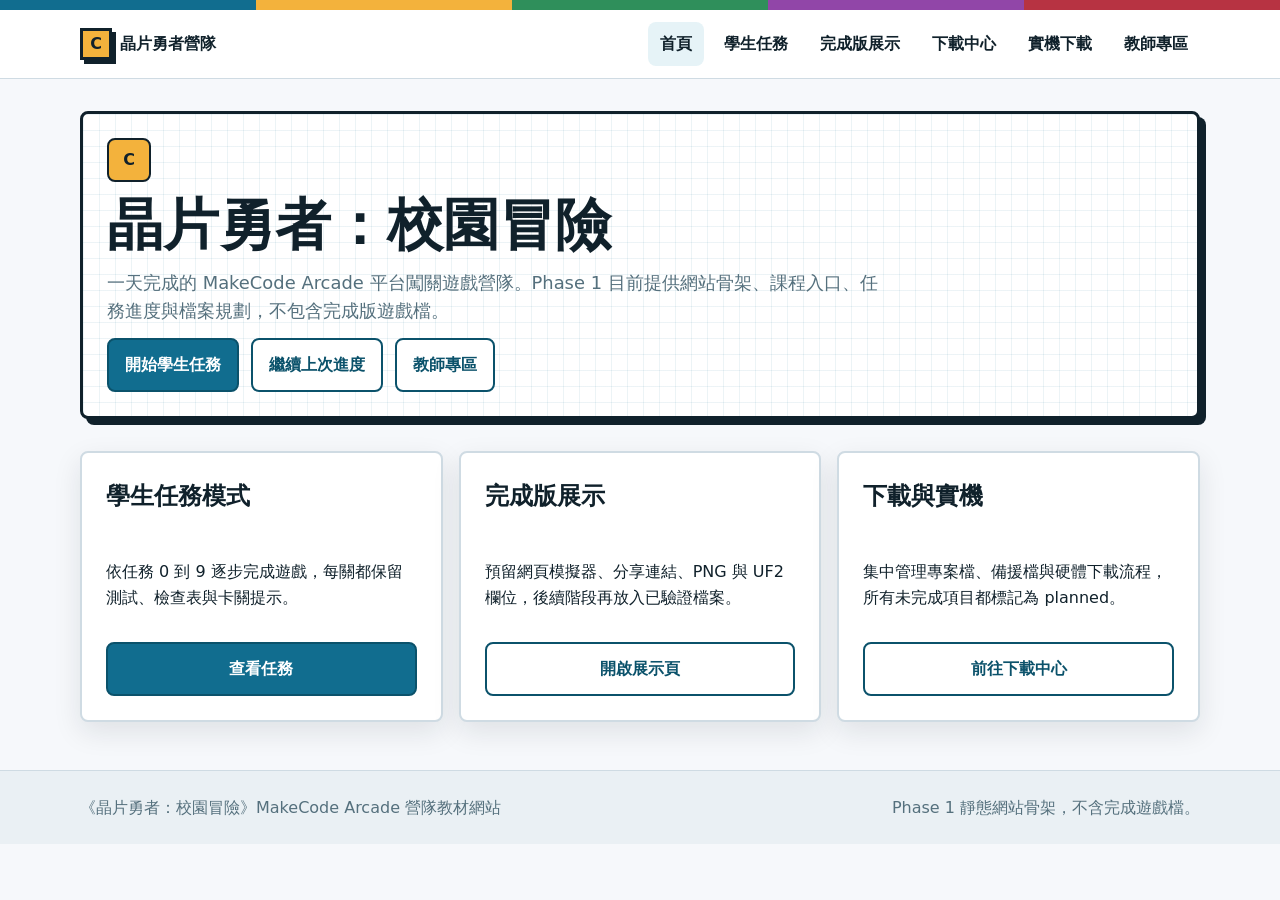
==== index.html @ 714c5dd1 "Build Arcade camp teaching site through Mission 3" ====
<!doctype html>
<html lang="zh-Hant">
  <head>
    <meta charset="utf-8">
    <meta name="viewport" content="width=device-width, initial-scale=1">
    <title>晶片勇者：校園冒險｜MakeCode Arcade營隊</title>
    <link rel="stylesheet" href="css/base.css">
    <link rel="stylesheet" href="css/layout.css">
    <link rel="stylesheet" href="css/components.css">
    <link rel="stylesheet" href="css/pixel-theme.css">
    <link rel="stylesheet" href="css/print.css">
    <script src="js/app.js" defer></script>
  </head>
  <body>
    <a class="skip-link" href="#main">跳到主要內容</a>
    <header class="site-header" data-site-header></header>
    <main class="page" id="main">
      <section class="page-header hero-panel">
        <span class="icon-tile" aria-hidden="true">C</span>
        <h1 class="page-title">晶片勇者：校園冒險</h1>
        <p class="page-lede">一天完成的 MakeCode Arcade 平台闖關遊戲營隊。Phase 1 目前提供網站骨架、課程入口、任務進度與檔案規劃，不包含完成版遊戲檔。</p>
        <div class="actions">
          <a class="btn" href="student.html">開始學生任務</a>
          <a class="btn secondary" data-continue-link href="lesson.html?lesson=0">繼續上次進度</a>
          <a class="btn secondary" href="teacher.html">教師專區</a>
        </div>
      </section>

      <section class="section grid three" aria-label="主要入口">
        <article class="card"><div class="card-body stack"><h2>學生任務模式</h2><p>依任務 0 到 9 逐步完成遊戲，每關都保留測試、檢查表與卡關提示。</p><a class="btn" href="student.html">查看任務</a></div></article>
        <article class="card"><div class="card-body stack"><h2>完成版展示</h2><p>預留網頁模擬器、分享連結、PNG 與 UF2 欄位，後續階段再放入已驗證檔案。</p><a class="btn secondary" href="playground.html">開啟展示頁</a></div></article>
        <article class="card"><div class="card-body stack"><h2>下載與實機</h2><p>集中管理專案檔、備援檔與硬體下載流程，所有未完成項目都標記為 planned。</p><a class="btn secondary" href="downloads.html">前往下載中心</a></div></article>
      </section>
    </main>
    <footer class="site-footer" data-site-footer></footer>
  </body>
</html>
---- css/base.css ----
:root {
  --color-ink: #10212b;
  --color-muted: #55707d;
  --color-bg: #f6f8fb;
  --color-surface: #ffffff;
  --color-line: #cfdbe3;
  --color-primary: #116d8f;
  --color-primary-dark: #0b526b;
  --color-accent: #f3b23c;
  --color-good: #2f8f5b;
  --color-warn: #b35f00;
  --color-danger: #b73342;
  --shadow-soft: 0 10px 28px rgba(16, 33, 43, 0.1);
  --radius: 8px;
  --space-1: 0.25rem;
  --space-2: 0.5rem;
  --space-3: 0.75rem;
  --space-4: 1rem;
  --space-5: 1.5rem;
  --space-6: 2rem;
  --space-7: 3rem;
  --font-ui: "Noto Sans TC", "Microsoft JhengHei", system-ui, sans-serif;
}

* {
  box-sizing: border-box;
}

html {
  min-width: 320px;
  color: var(--color-ink);
  background: var(--color-bg);
  font-family: var(--font-ui);
  line-height: 1.6;
}

body {
  margin: 0;
}

a {
  color: var(--color-primary);
  text-decoration-thickness: 0.08em;
  text-underline-offset: 0.18em;
}

img {
  max-width: 100%;
  height: auto;
}

button,
input,
select {
  font: inherit;
}

:focus-visible {
  outline: 3px solid var(--color-accent);
  outline-offset: 3px;
}

.skip-link {
  position: absolute;
  top: -48px;
  left: var(--space-4);
  z-index: 20;
  padding: var(--space-2) var(--space-3);
  background: var(--color-ink);
  color: #fff;
}

.skip-link:focus {
  top: var(--space-4);
}
---- css/layout.css ----
.site-header {
  position: sticky;
  top: 0;
  z-index: 10;
  border-bottom: 1px solid var(--color-line);
  background: rgba(255, 255, 255, 0.96);
}

.nav-wrap,
.page,
.footer-inner {
  width: min(1120px, calc(100% - 32px));
  margin: 0 auto;
}

.nav-wrap {
  display: flex;
  align-items: center;
  justify-content: space-between;
  gap: var(--space-4);
  padding: var(--space-3) 0;
}

.brand {
  display: inline-flex;
  align-items: center;
  gap: var(--space-2);
  min-height: 44px;
  color: var(--color-ink);
  font-weight: 800;
  text-decoration: none;
}

.brand-mark {
  display: grid;
  width: 32px;
  height: 32px;
  place-items: center;
  border: 3px solid var(--color-ink);
  background: var(--color-accent);
  box-shadow: 4px 4px 0 var(--color-ink);
}

.nav-toggle {
  display: none;
}

.nav-list {
  display: flex;
  align-items: center;
  gap: var(--space-2);
  margin: 0;
  padding: 0;
  list-style: none;
}

.nav-link {
  display: inline-flex;
  align-items: center;
  min-height: 44px;
  padding: var(--space-2) var(--space-3);
  border-radius: var(--radius);
  color: var(--color-ink);
  font-weight: 700;
  text-decoration: none;
}

.nav-link[aria-current="page"],
.nav-link:hover {
  background: #e6f3f7;
}

.page {
  padding: var(--space-6) 0 var(--space-7);
}

.page-header {
  display: grid;
  gap: var(--space-3);
  margin-bottom: var(--space-6);
}

.page-title {
  margin: 0;
  font-size: clamp(2rem, 5vw, 3.5rem);
  line-height: 1.12;
}

.page-lede {
  max-width: 780px;
  margin: 0;
  color: var(--color-muted);
  font-size: 1.12rem;
}

.grid {
  display: grid;
  gap: var(--space-4);
}

.grid.two {
  grid-template-columns: repeat(2, minmax(0, 1fr));
}

.grid.three {
  grid-template-columns: repeat(3, minmax(0, 1fr));
}

.section {
  margin-top: var(--space-6);
}

.section h2 {
  margin: 0 0 var(--space-3);
}

.site-footer {
  border-top: 1px solid var(--color-line);
  background: #eaf0f4;
}

.footer-inner {
  display: flex;
  justify-content: space-between;
  gap: var(--space-4);
  padding: var(--space-5) 0;
  color: var(--color-muted);
}

@media (max-width: 820px) {
  .nav-wrap {
    align-items: stretch;
    flex-direction: column;
  }

  .nav-toggle {
    display: inline-flex;
    align-items: center;
    justify-content: center;
    min-height: 44px;
    border: 2px solid var(--color-ink);
    border-radius: var(--radius);
    background: var(--color-surface);
    color: var(--color-ink);
    font-weight: 800;
  }

  .nav-list {
    display: none;
    flex-direction: column;
    align-items: stretch;
  }

  .nav-list.is-open {
    display: flex;
  }

  .nav-link {
    justify-content: center;
  }

  .grid.two,
  .grid.three {
    grid-template-columns: 1fr;
  }

  .footer-inner {
    flex-direction: column;
  }
}
---- css/components.css ----
.card {
  border: 2px solid var(--color-line);
  border-radius: var(--radius);
  background: var(--color-surface);
  box-shadow: var(--shadow-soft);
}

.card-body {
  padding: var(--space-5);
}

.stack {
  display: grid;
  gap: var(--space-4);
}

.actions {
  display: flex;
  flex-wrap: wrap;
  gap: var(--space-3);
  align-items: center;
}

.btn {
  display: inline-flex;
  align-items: center;
  justify-content: center;
  min-height: 48px;
  padding: var(--space-3) var(--space-4);
  border: 2px solid var(--color-primary-dark);
  border-radius: var(--radius);
  background: var(--color-primary);
  color: #fff;
  font-weight: 800;
  text-decoration: none;
  cursor: pointer;
}

.btn.secondary {
  background: var(--color-surface);
  color: var(--color-primary-dark);
}

.btn.warning {
  border-color: var(--color-warn);
  background: #fff4df;
  color: #744000;
}

.btn[disabled],
.btn.is-disabled {
  border-color: var(--color-line);
  background: #eef2f5;
  color: var(--color-muted);
  cursor: not-allowed;
}

.badge {
  display: inline-flex;
  align-items: center;
  min-height: 28px;
  padding: 0 var(--space-2);
  border-radius: 999px;
  background: #e6f3f7;
  color: var(--color-primary-dark);
  font-weight: 800;
}

.badge.warn {
  background: #fff4df;
  color: var(--color-warn);
}

.badge.good {
  background: #e4f4eb;
  color: var(--color-good);
}

.mission-card {
  display: grid;
  gap: var(--space-3);
  min-height: 100%;
}

.mission-card h2,
.mission-card h3 {
  margin: 0;
}

.progress-bar {
  overflow: hidden;
  height: 14px;
  border: 2px solid var(--color-ink);
  border-radius: 999px;
  background: #dbe5eb;
}

.progress-bar span {
  display: block;
  height: 100%;
  background: var(--color-good);
}

.info-list {
  display: grid;
  gap: var(--space-2);
  padding-left: 1.2rem;
}

.callout {
  border-left: 6px solid var(--color-accent);
  border-radius: var(--radius);
  background: #fff8e8;
  padding: var(--space-4);
}

.asset-empty {
  display: grid;
  min-height: 220px;
  place-items: center;
  border: 3px dashed var(--color-line);
  border-radius: var(--radius);
  background: #f8fbfd;
  color: var(--color-muted);
  text-align: center;
  padding: var(--space-5);
}

.table-wrap {
  overflow-x: auto;
  border: 2px solid var(--color-line);
  border-radius: var(--radius);
  background: var(--color-surface);
}

table {
  width: 100%;
  border-collapse: collapse;
}

th,
td {
  padding: var(--space-3);
  border-bottom: 1px solid var(--color-line);
  text-align: left;
  vertical-align: top;
}

th {
  background: #eaf0f4;
}

.check-item {
  display: flex;
  gap: var(--space-2);
  align-items: flex-start;
  min-height: 44px;
}

.check-item input {
  width: 24px;
  height: 24px;
  margin-top: 0.2rem;
}

.evidence-image {
  width: 100%;
  border: 2px solid var(--color-line);
  border-radius: var(--radius);
  background: var(--color-surface);
}

.status-list {
  display: grid;
  gap: var(--space-2);
  margin: 0;
  padding-left: 1.2rem;
}

.asset-gallery {
  display: grid;
  grid-template-columns: repeat(auto-fit, minmax(220px, 1fr));
  gap: var(--space-4);
}

.asset-figure {
  margin: 0;
}

.asset-figure.is-preview {
  max-width: 520px;
}

.asset-figure.is-block {
  grid-column: span 2;
}

.asset-figure img {
  display: block;
}

.asset-figure figcaption {
  margin-top: var(--space-2);
  color: var(--color-muted);
  font-size: 0.95rem;
}

@media (max-width: 900px) {
  .lesson-media-grid,
  .asset-gallery {
    grid-template-columns: 1fr;
  }

  .asset-figure.is-block {
    grid-column: span 1;
  }
}
---- css/pixel-theme.css ----
.pixel-strip {
  min-height: 10px;
  background:
    linear-gradient(90deg, var(--color-primary) 0 20%, var(--color-accent) 20% 40%, var(--color-good) 40% 60%, #9146a8 60% 80%, var(--color-danger) 80% 100%);
}

.hero-panel {
  border: 3px solid var(--color-ink);
  border-radius: var(--radius);
  background:
    linear-gradient(90deg, rgba(17, 109, 143, 0.08) 1px, transparent 1px),
    linear-gradient(rgba(17, 109, 143, 0.08) 1px, transparent 1px),
    var(--color-surface);
  background-size: 16px 16px;
  box-shadow: 6px 6px 0 var(--color-ink);
  padding: var(--space-5);
}

.icon-tile {
  display: inline-grid;
  width: 44px;
  height: 44px;
  place-items: center;
  border: 2px solid var(--color-ink);
  border-radius: var(--radius);
  background: var(--color-accent);
  color: var(--color-ink);
  font-weight: 900;
}
---- css/print.css ----
@media print {
  .site-header,
  .site-footer,
  .actions {
    display: none;
  }

  body {
    background: #fff;
    color: #000;
  }

  .page {
    width: 100%;
    padding: 0;
  }
}
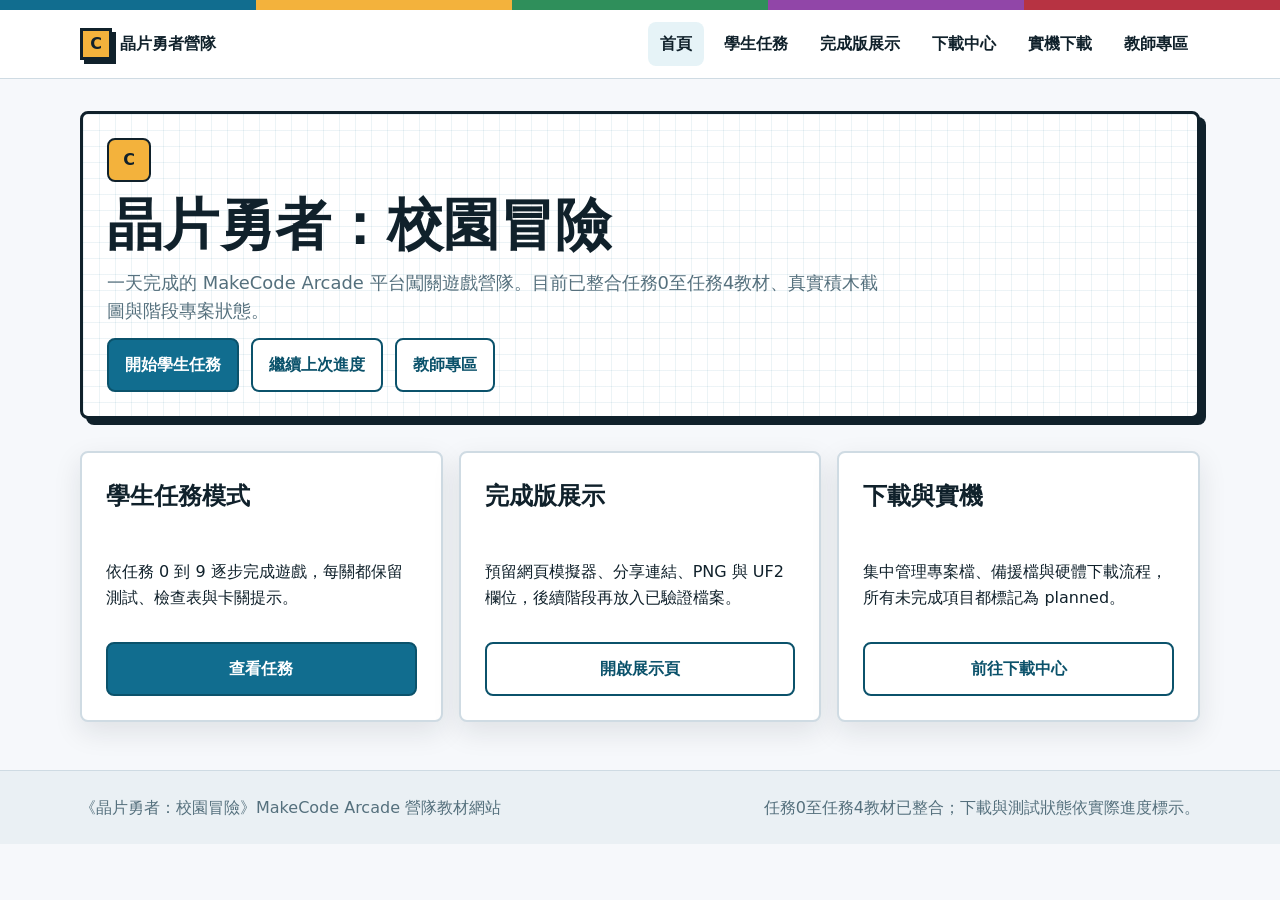
==== commit 9c0fc9e0: "Add Mission 4 gravity and jump lesson" ====
--- a/index.html
+++ b/index.html
@@ -9,7 +9,7 @@
     <link rel="stylesheet" href="css/components.css">
     <link rel="stylesheet" href="css/pixel-theme.css">
     <link rel="stylesheet" href="css/print.css">
-    <script src="js/app.js" defer></script>
+    <script src="js/app.js?v=phase4" defer></script>
   </head>
   <body>
     <a class="skip-link" href="#main">跳到主要內容</a>
@@ -18,7 +18,7 @@
       <section class="page-header hero-panel">
         <span class="icon-tile" aria-hidden="true">C</span>
         <h1 class="page-title">晶片勇者：校園冒險</h1>
-        <p class="page-lede">一天完成的 MakeCode Arcade 平台闖關遊戲營隊。Phase 1 目前提供網站骨架、課程入口、任務進度與檔案規劃，不包含完成版遊戲檔。</p>
+        <p class="page-lede">一天完成的 MakeCode Arcade 平台闖關遊戲營隊。目前已整合任務0至任務4教材、真實積木截圖與階段專案狀態。</p>
         <div class="actions">
           <a class="btn" href="student.html">開始學生任務</a>
           <a class="btn secondary" data-continue-link href="lesson.html?lesson=0">繼續上次進度</a>
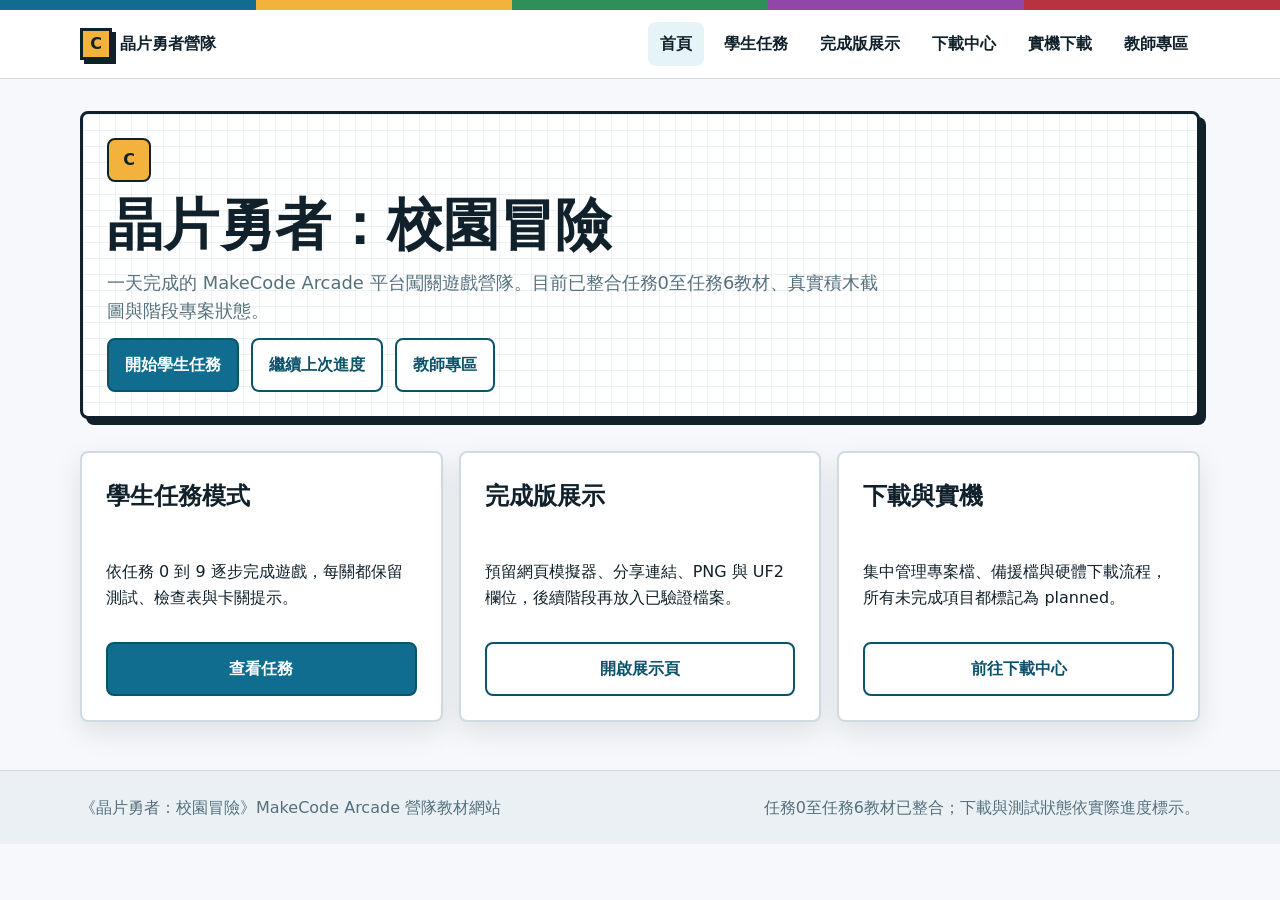
==== commit a71305d1: "Add mission 6 enemies and life lesson" ====
--- a/index.html
+++ b/index.html
@@ -9,7 +9,7 @@
     <link rel="stylesheet" href="css/components.css">
     <link rel="stylesheet" href="css/pixel-theme.css">
     <link rel="stylesheet" href="css/print.css">
-    <script src="js/app.js?v=phase4" defer></script>
+    <script src="js/app.js?v=phase6" defer></script>
   </head>
   <body>
     <a class="skip-link" href="#main">跳到主要內容</a>
@@ -18,7 +18,7 @@
       <section class="page-header hero-panel">
         <span class="icon-tile" aria-hidden="true">C</span>
         <h1 class="page-title">晶片勇者：校園冒險</h1>
-        <p class="page-lede">一天完成的 MakeCode Arcade 平台闖關遊戲營隊。目前已整合任務0至任務4教材、真實積木截圖與階段專案狀態。</p>
+        <p class="page-lede">一天完成的 MakeCode Arcade 平台闖關遊戲營隊。目前已整合任務0至任務6教材、真實積木截圖與階段專案狀態。</p>
         <div class="actions">
           <a class="btn" href="student.html">開始學生任務</a>
           <a class="btn secondary" data-continue-link href="lesson.html?lesson=0">繼續上次進度</a>
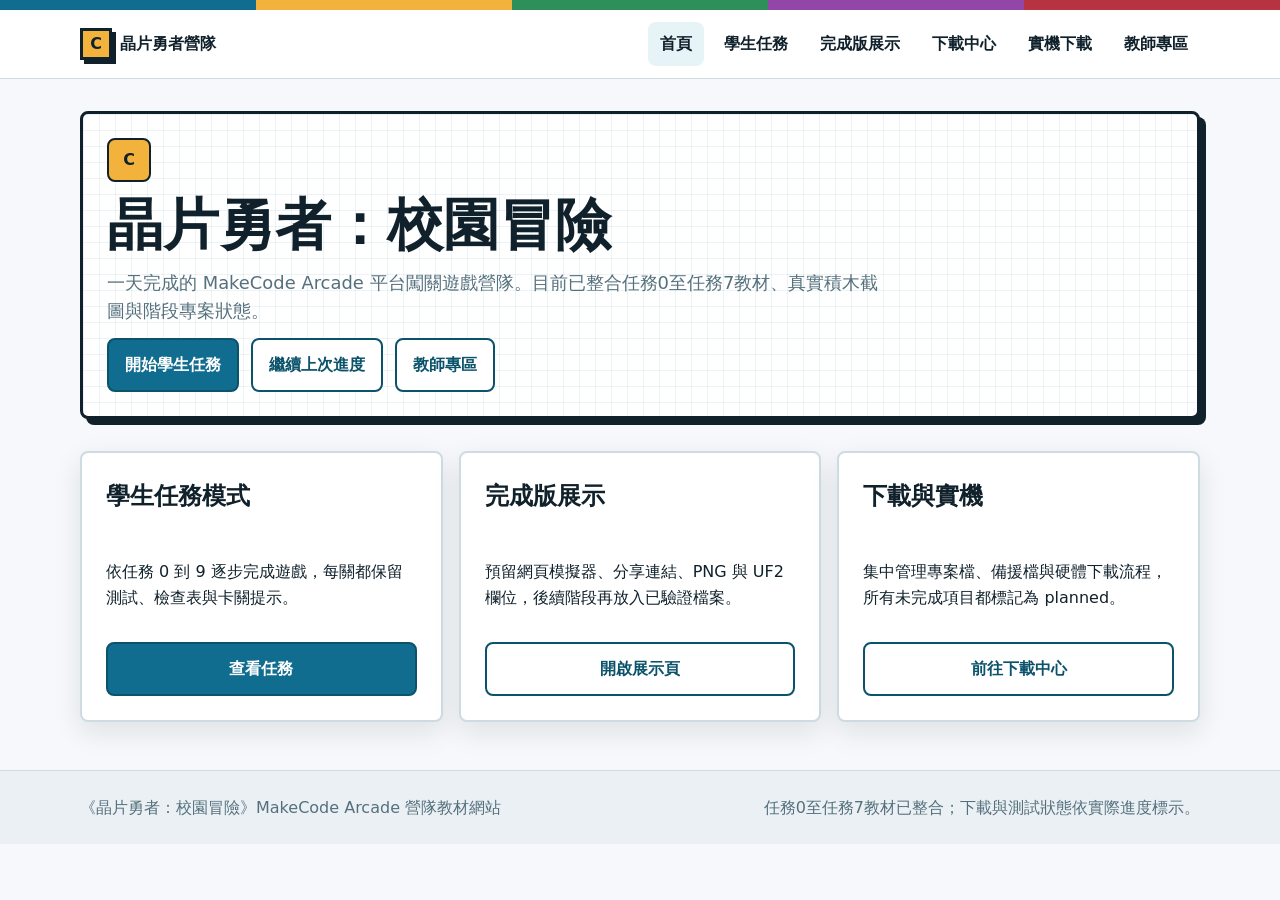
==== commit c7e1b050: "Add mission 7 goal and win lesson" ====
--- a/index.html
+++ b/index.html
@@ -9,7 +9,7 @@
     <link rel="stylesheet" href="css/components.css">
     <link rel="stylesheet" href="css/pixel-theme.css">
     <link rel="stylesheet" href="css/print.css">
-    <script src="js/app.js?v=phase6" defer></script>
+    <script src="js/app.js?v=phase7" defer></script>
   </head>
   <body>
     <a class="skip-link" href="#main">跳到主要內容</a>
@@ -18,7 +18,7 @@
       <section class="page-header hero-panel">
         <span class="icon-tile" aria-hidden="true">C</span>
         <h1 class="page-title">晶片勇者：校園冒險</h1>
-        <p class="page-lede">一天完成的 MakeCode Arcade 平台闖關遊戲營隊。目前已整合任務0至任務6教材、真實積木截圖與階段專案狀態。</p>
+        <p class="page-lede">一天完成的 MakeCode Arcade 平台闖關遊戲營隊。目前已整合任務0至任務7教材、真實積木截圖與階段專案狀態。</p>
         <div class="actions">
           <a class="btn" href="student.html">開始學生任務</a>
           <a class="btn secondary" data-continue-link href="lesson.html?lesson=0">繼續上次進度</a>
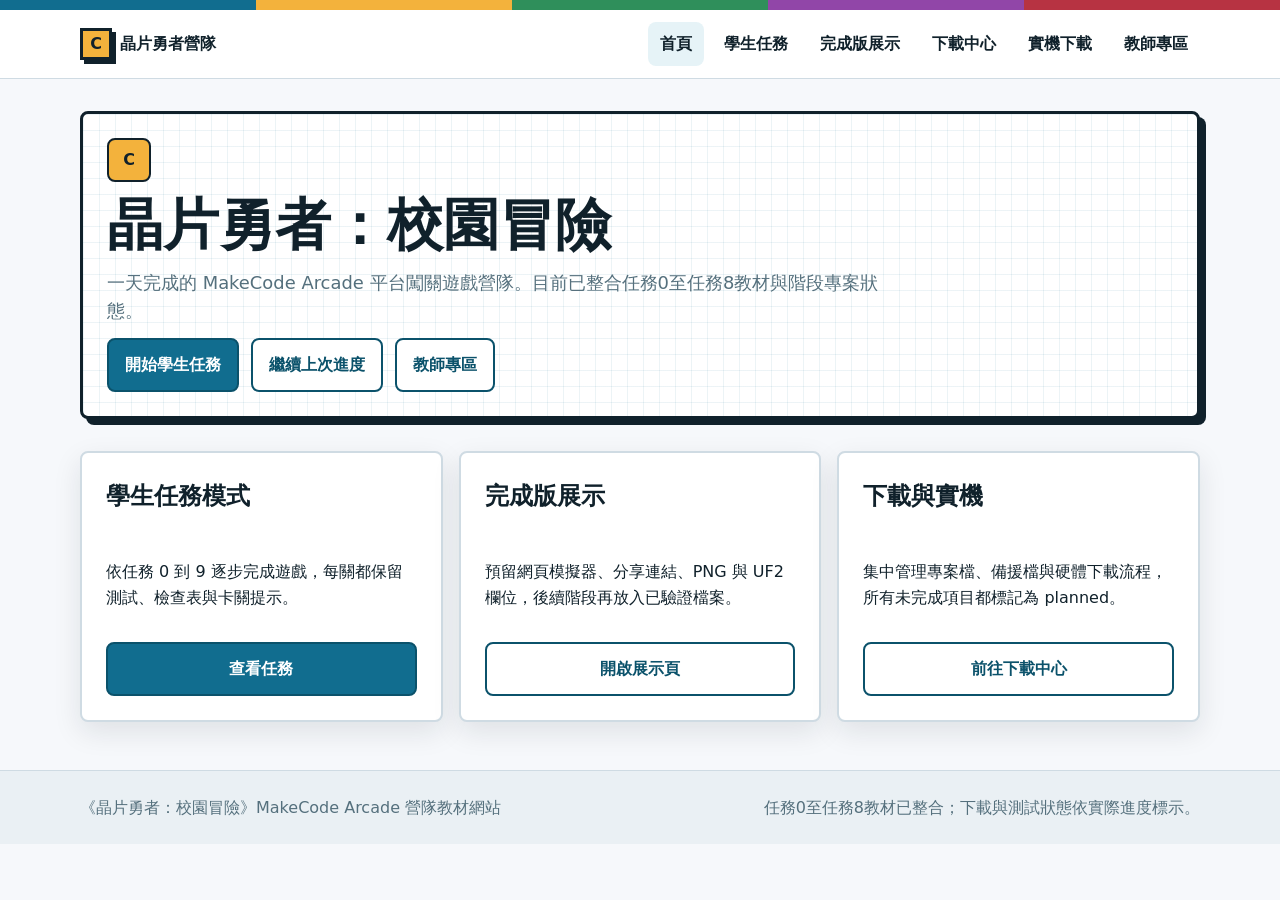
==== commit b6ce8665: "Add mission 8 personalization lesson" ====
--- a/index.html
+++ b/index.html
@@ -9,7 +9,7 @@
     <link rel="stylesheet" href="css/components.css">
     <link rel="stylesheet" href="css/pixel-theme.css">
     <link rel="stylesheet" href="css/print.css">
-    <script src="js/app.js?v=phase7" defer></script>
+    <script src="js/app.js?v=phase8" defer></script>
   </head>
   <body>
     <a class="skip-link" href="#main">跳到主要內容</a>
@@ -18,7 +18,7 @@
       <section class="page-header hero-panel">
         <span class="icon-tile" aria-hidden="true">C</span>
         <h1 class="page-title">晶片勇者：校園冒險</h1>
-        <p class="page-lede">一天完成的 MakeCode Arcade 平台闖關遊戲營隊。目前已整合任務0至任務7教材、真實積木截圖與階段專案狀態。</p>
+        <p class="page-lede">一天完成的 MakeCode Arcade 平台闖關遊戲營隊。目前已整合任務0至任務8教材與階段專案狀態。</p>
         <div class="actions">
           <a class="btn" href="student.html">開始學生任務</a>
           <a class="btn secondary" data-continue-link href="lesson.html?lesson=0">繼續上次進度</a>
